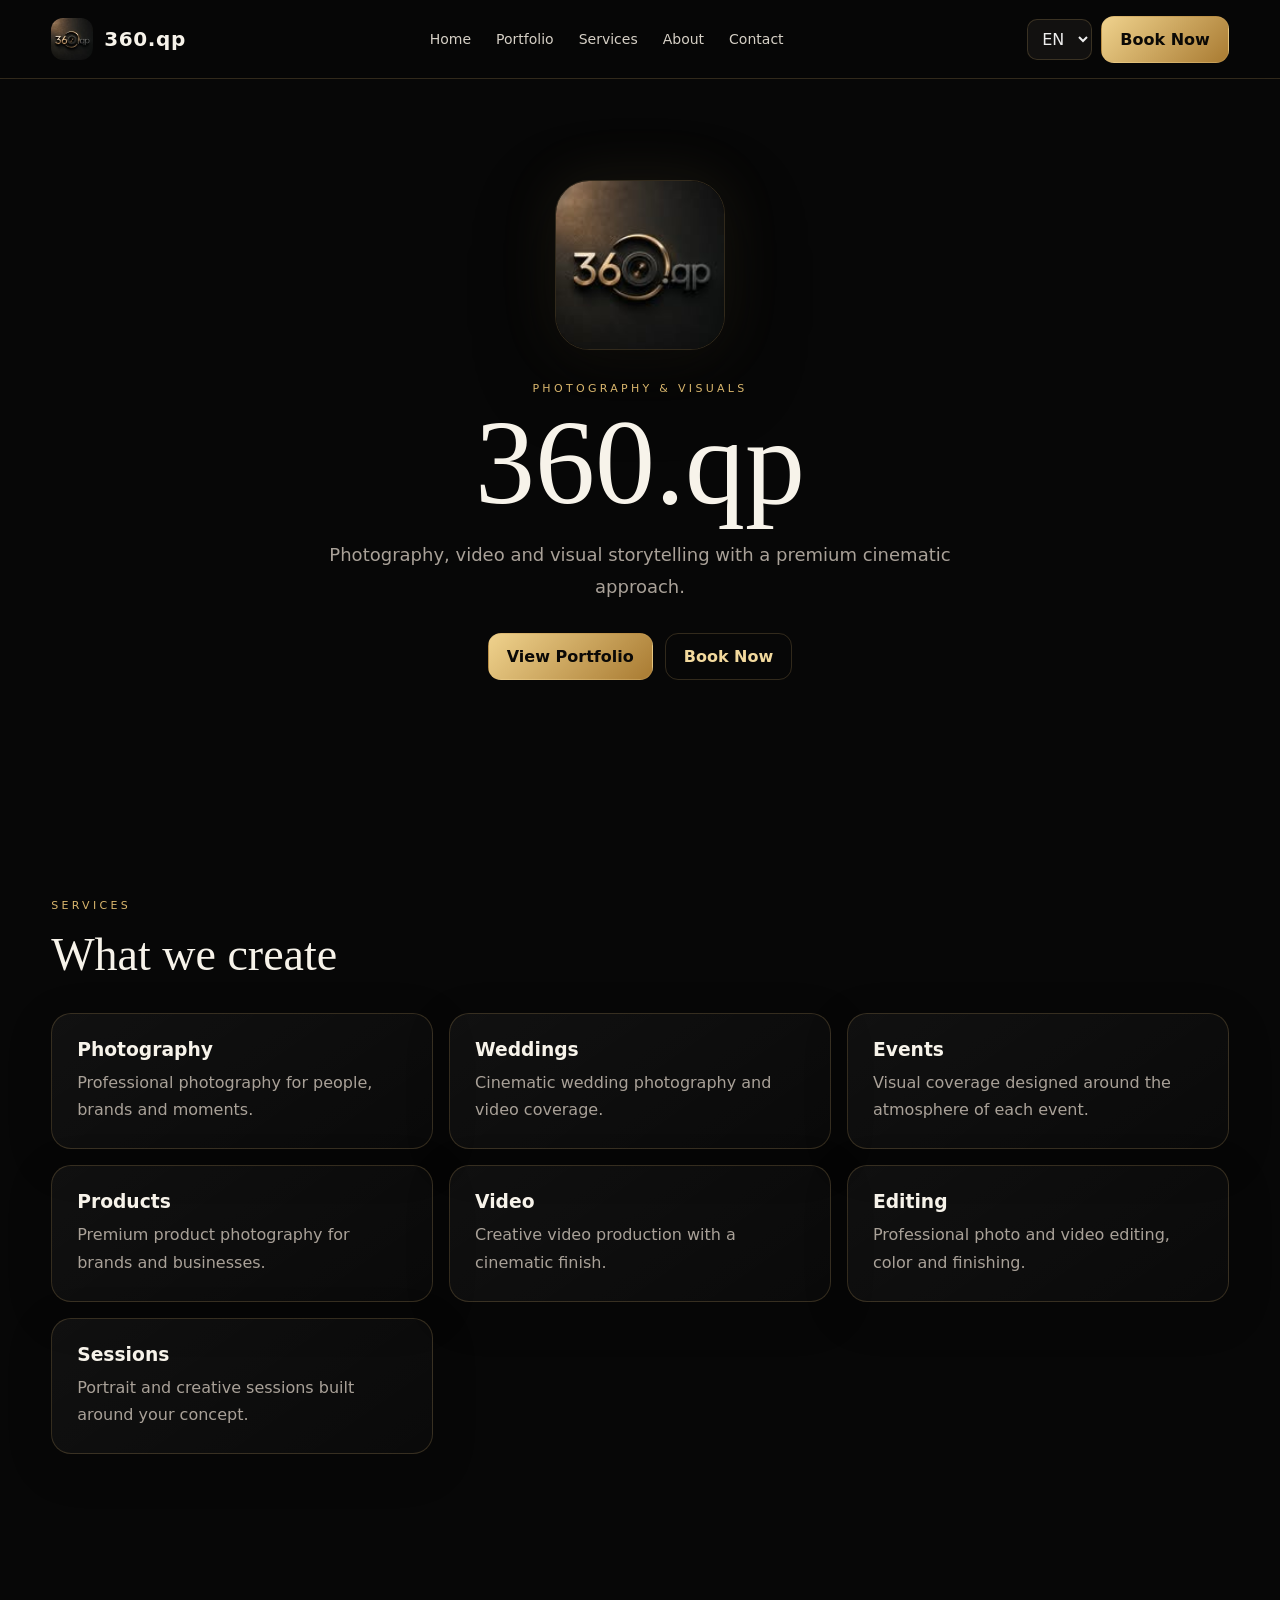
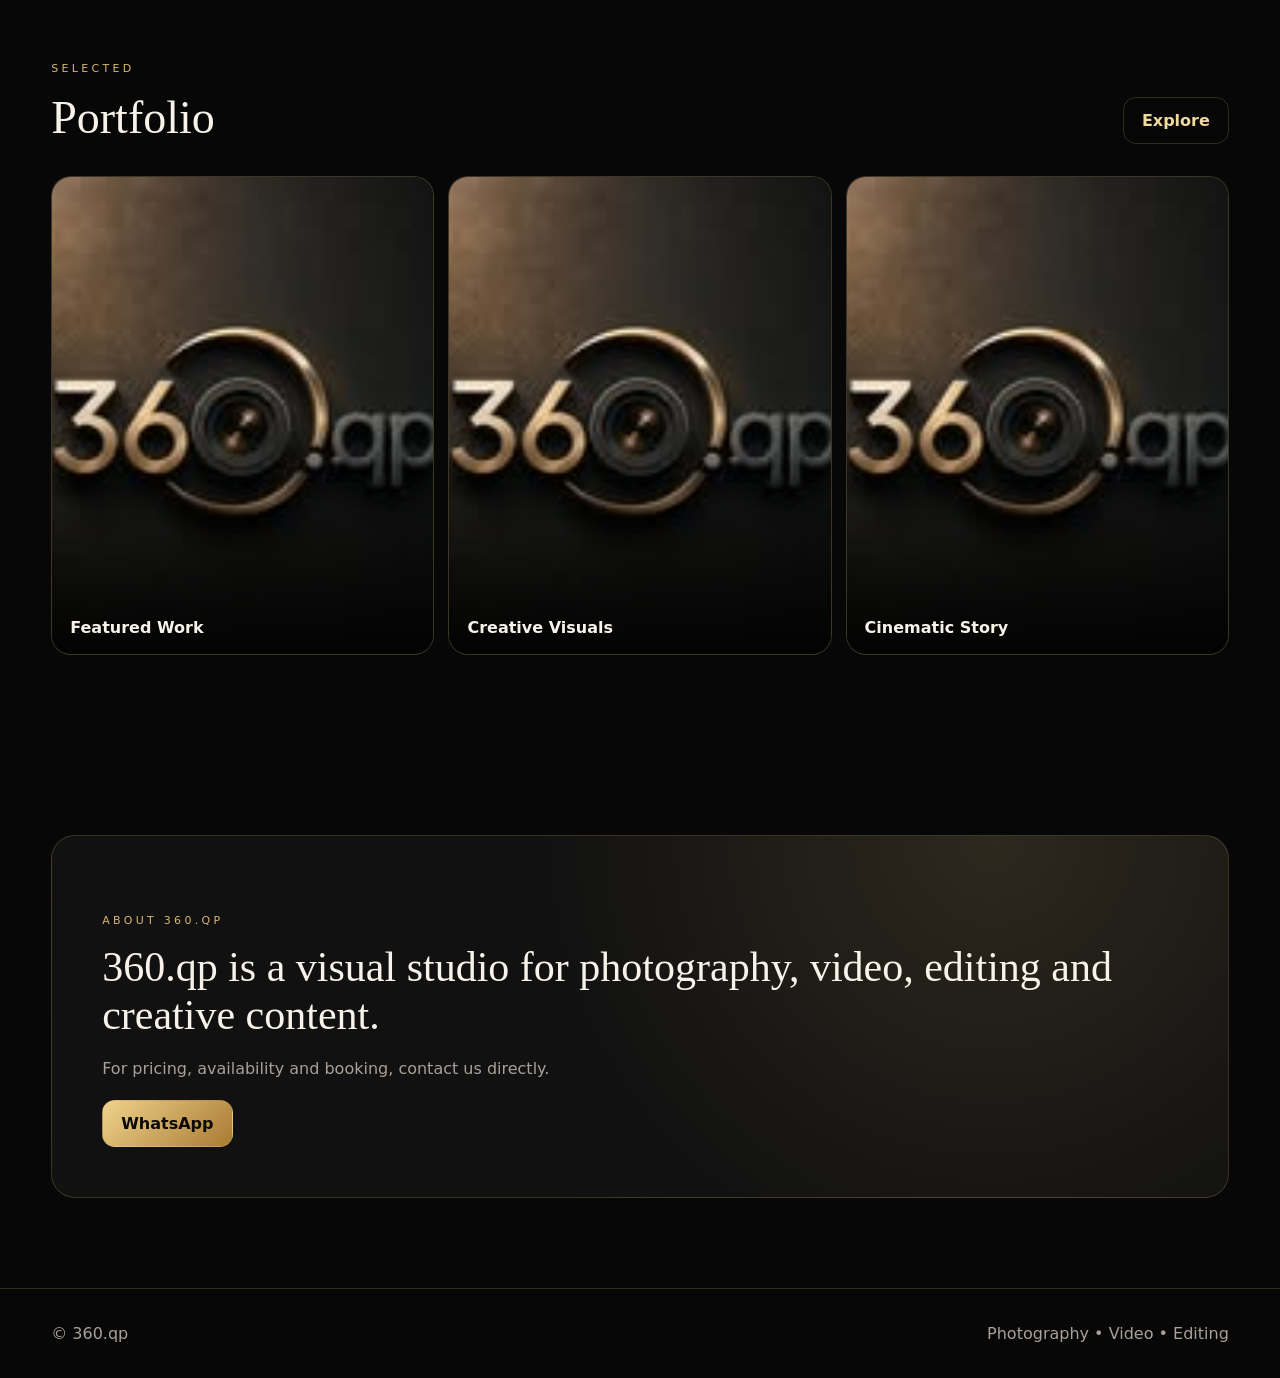
==== 360qp_website_v2/index.html @ 261f449c "Add files via upload" ====
<!doctype html><html lang="en"><head><meta charset="utf-8"><meta name="viewport" content="width=device-width,initial-scale=1"><title>360.qp</title><link rel="stylesheet" href="assets/style.css"></head><body><header class="site-header"><div class="container nav"><a class="brand" href="index.html"><img src="assets/logo.jpg"><span>360.qp</span></a><nav class="navlinks"><a href="index.html" data-i18n="home">Home</a><a href="portfolio.html" data-i18n="portfolio">Portfolio</a><a href="services.html" data-i18n="services">Services</a><a href="about.html" data-i18n="about">About</a><a href="contact.html" data-i18n="contact">Contact</a></nav><div class="navtools"><select id="lang" class="lang"><option value="en">EN</option><option value="ar">AR</option><option value="ku">KU</option></select><button class="btn" data-wa data-i18n="book">Book Now</button></div></div></header><main><section class="hero"><div class="container"><img class="hero-logo" src="assets/logo.jpg"><div class="eyebrow">Photography & Visuals</div><h1>360.qp</h1><p id="heroText"></p><div class="hero-actions"><a class="btn" href="portfolio.html" data-i18n="view">View Portfolio</a><button class="btn alt" data-wa data-i18n="book">Book Now</button></div></div></section><section class="section"><div class="container"><div class="head"><div><div class="eyebrow">Services</div><h2 class="title">What we create</h2></div></div><div id="serviceGrid" class="grid"></div></div></section><section class="section"><div class="container"><div class="head"><div><div class="eyebrow">Selected</div><h2 class="title">Portfolio</h2></div><a class="btn alt" href="portfolio.html">Explore</a></div><div id="portfolioGrid" class="portfolio"></div></div></section><section class="section"><div class="container banner"><div class="eyebrow">About 360.qp</div><h2 id="aboutText" class="title"></h2><p>For pricing, availability and booking, contact us directly.</p><button class="btn" data-wa>WhatsApp</button></div></section></main><footer class="footer"><div class="container footer-in"><span>© 360.qp</span><span>Photography • Video • Editing</span></div></footer><script src="assets/app.js"></script></body></html>
---- 360qp_website_v2/assets/style.css ----
:root{--bg:#070707;--card:#11100f;--card2:#171513;--gold:#d9b66d;--gold2:#f2d99d;--text:#f7f3ea;--muted:#a9a198;--line:rgba(217,182,109,.2);--shadow:0 25px 80px rgba(0,0,0,.45)}*{box-sizing:border-box}html{scroll-behavior:smooth}body{margin:0;background:radial-gradient(800px 400px at 75% -10%,rgba(217,182,109,.13),transparent 65%),var(--bg);color:var(--text);font-family:Inter,system-ui,-apple-system,BlinkMacSystemFont,"Segoe UI",sans-serif}a{text-decoration:none;color:inherit}button,input,textarea,select{font:inherit}.container{width:min(1180px,92%);margin:auto}.nav{height:78px;display:flex;align-items:center;justify-content:space-between;gap:20px}.site-header{position:sticky;top:0;z-index:20;background:rgba(7,7,7,.82);backdrop-filter:blur(16px);border-bottom:1px solid var(--line)}.brand{display:flex;align-items:center;gap:11px;font-weight:800;letter-spacing:.04em}.brand img{width:42px;height:42px;border-radius:12px;object-fit:cover}.brand span{font-size:20px}.navlinks{display:flex;gap:25px}.navlinks a{font-size:14px;color:#d6d0c6;transition:.2s}.navlinks a:hover{color:var(--gold2)}.navtools{display:flex;gap:9px;align-items:center}.lang{background:#121110;color:#eee;border:1px solid var(--line);border-radius:10px;padding:9px 10px}.btn{display:inline-flex;align-items:center;justify-content:center;gap:8px;border:1px solid var(--line);border-radius:13px;padding:13px 18px;background:linear-gradient(135deg,#efd28d,#a97b32);color:#0b0906;font-weight:800;cursor:pointer;transition:.25s}.btn:hover{transform:translateY(-2px);box-shadow:0 10px 30px rgba(217,182,109,.16)}.btn.alt{background:transparent;color:var(--gold2)}.hero{min-height:78vh;display:grid;place-items:center;text-align:center;padding:80px 0}.hero-logo{width:170px;height:170px;object-fit:cover;border-radius:34px;border:1px solid var(--line);box-shadow:var(--shadow),0 0 60px rgba(217,182,109,.1)}.eyebrow{color:var(--gold);font-size:11px;letter-spacing:.3em;text-transform:uppercase;margin:28px 0 16px}.hero h1,.title{font-family:Georgia,serif;font-weight:500}.hero h1{font-size:clamp(58px,10vw,120px);line-height:.86;margin:0 0 25px}.hero p{max-width:700px;margin:0 auto 30px;color:var(--muted);font-size:18px;line-height:1.8}.hero-actions{display:flex;justify-content:center;gap:12px;flex-wrap:wrap}.section{padding:90px 0}.head{display:flex;align-items:end;justify-content:space-between;gap:25px;margin-bottom:32px}.head h2{margin:0;font:500 46px Georgia,serif}.head p{max-width:520px;color:var(--muted);line-height:1.8}.grid{display:grid;grid-template-columns:repeat(3,1fr);gap:16px}.card{background:linear-gradient(145deg,rgba(255,255,255,.045),rgba(255,255,255,.015));border:1px solid var(--line);border-radius:20px;padding:25px;box-shadow:0 12px 45px rgba(0,0,0,.2);transition:.25s}.card:hover{transform:translateY(-5px);border-color:rgba(217,182,109,.5)}.card h3{margin:0 0 9px}.card p{margin:0;color:var(--muted);line-height:1.7}.portfolio{display:grid;grid-template-columns:repeat(12,1fr);gap:14px}.work{grid-column:span 4;aspect-ratio:4/5;border-radius:20px;overflow:hidden;border:1px solid var(--line);position:relative;background:#151515}.work img{width:100%;height:100%;object-fit:cover;transition:.5s}.work:hover img{transform:scale(1.07)}.work:after{content:"";position:absolute;inset:0;background:linear-gradient(transparent 55%,rgba(0,0,0,.85))}.work .caption{position:absolute;left:18px;right:18px;bottom:17px;z-index:1}.price{display:block;margin-top:18px;font:30px Georgia,serif;color:var(--gold2)}.price small{font:12px system-ui;color:var(--muted)}.banner{padding:50px;border-radius:24px;border:1px solid var(--line);background:radial-gradient(circle at 80% 0%,rgba(217,182,109,.14),transparent 45%),#111}.banner h2{font:500 42px Georgia,serif;margin:0 0 12px}.banner p{color:var(--muted);line-height:1.8}.form{display:grid;gap:14px;max-width:760px}.field{display:grid;gap:7px}.field label{font-size:13px;color:var(--muted)}input,textarea{width:100%;background:#0e0e0e;border:1px solid var(--line);color:#fff;border-radius:12px;padding:13px}textarea{min-height:130px;resize:vertical}.footer{border-top:1px solid var(--line);padding:35px 0;color:var(--muted)}.footer-in{display:flex;justify-content:space-between;gap:20px;flex-wrap:wrap}.admin{min-height:100vh;padding:45px 0}.admin-layout{display:grid;grid-template-columns:230px 1fr;gap:18px}.side{height:max-content;position:sticky;top:95px}.side button{display:block;width:100%;text-align:left;background:#101010;color:#ddd;border:1px solid var(--line);padding:12px;border-radius:11px;margin-bottom:8px;cursor:pointer}.side button.active{color:var(--gold2);background:rgba(217,182,109,.1)}.tab{display:none}.tab.active{display:block}.notice{padding:13px 15px;border:1px solid var(--line);border-radius:12px;color:var(--muted);margin-bottom:18px}.toast{display:none;position:fixed;right:20px;bottom:20px;background:#171717;border:1px solid var(--line);padding:13px 17px;border-radius:12px;z-index:99}.fade{opacity:0;transform:translateY(18px);transition:.7s}.fade.show{opacity:1;transform:none}@media(max-width:850px){.navlinks{display:none}.grid{grid-template-columns:1fr}.admin-layout{grid-template-columns:1fr}.side{position:static}.portfolio .work{grid-column:span 6}}@media(max-width:520px){.portfolio .work{grid-column:span 12}.navtools .btn{display:none}.head{display:block}.head p{margin-top:15px}.hero{min-height:70vh}.section{padding:70px 0}}
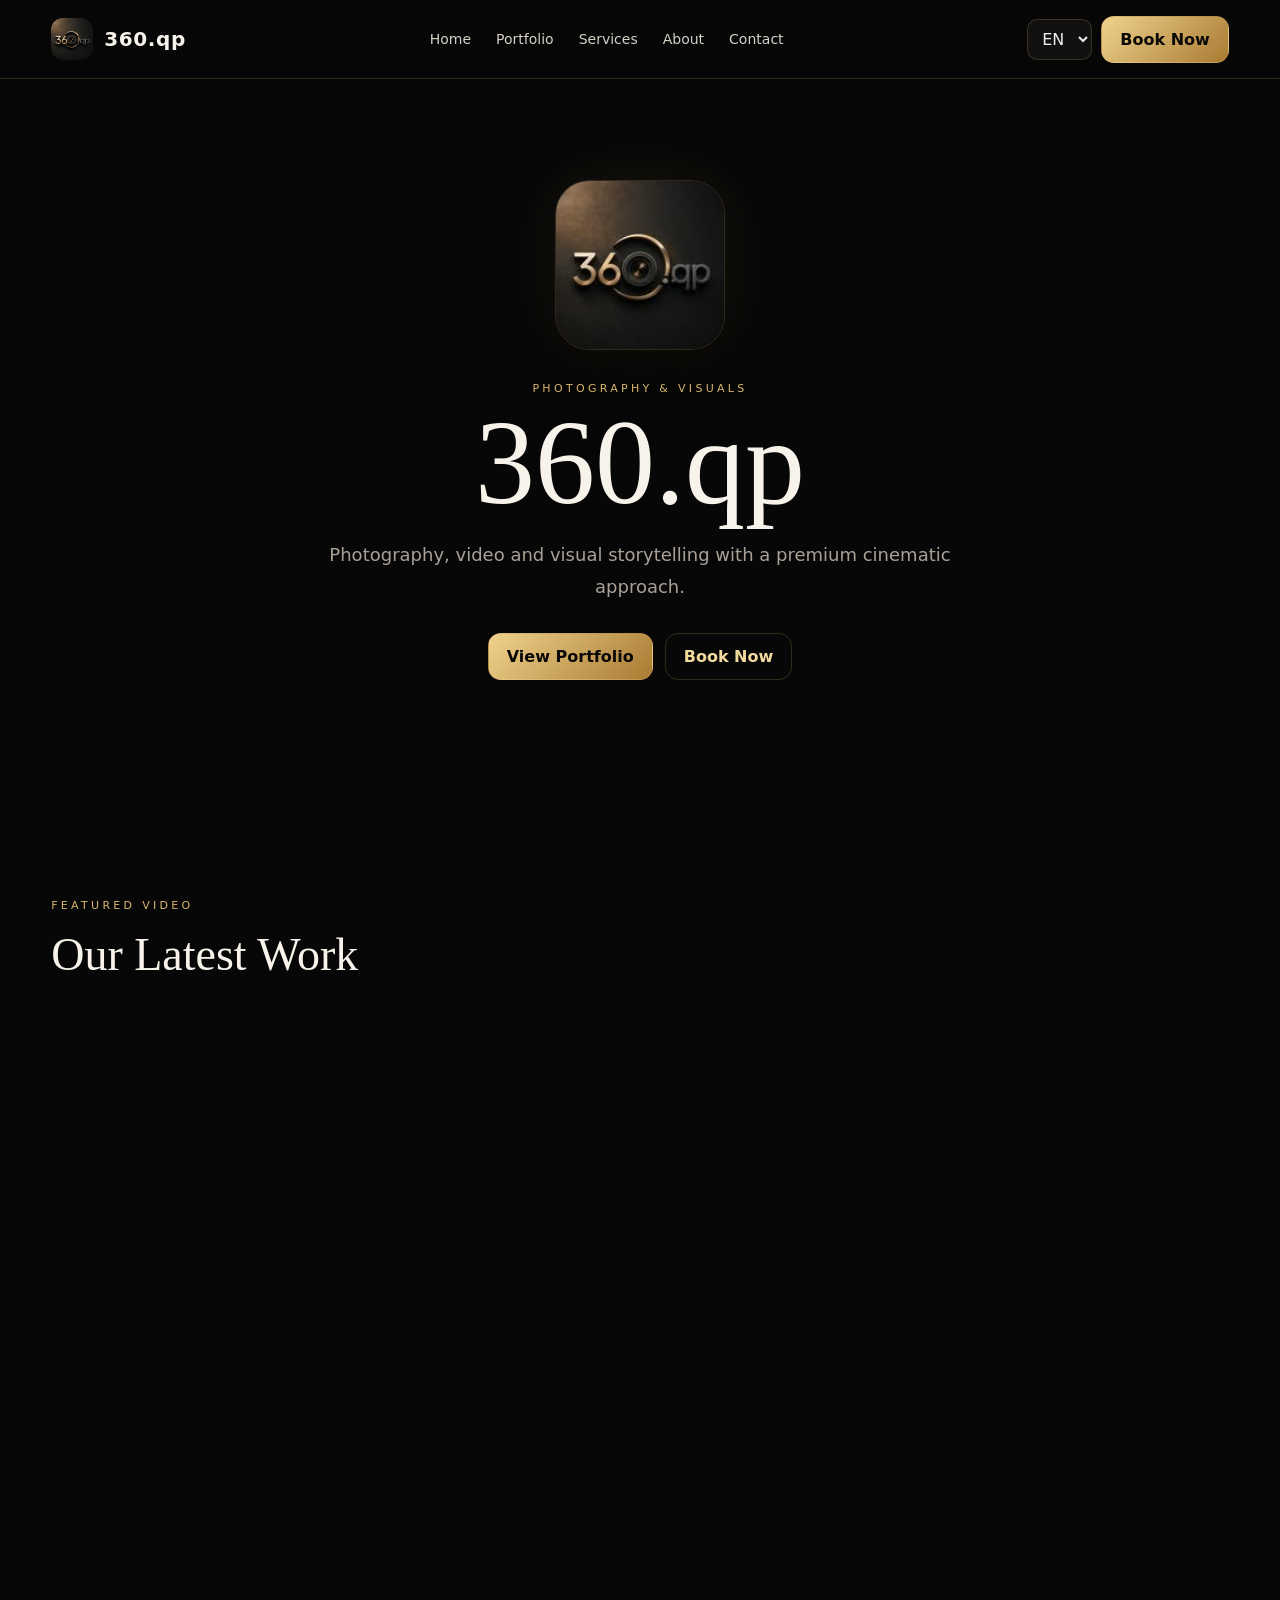
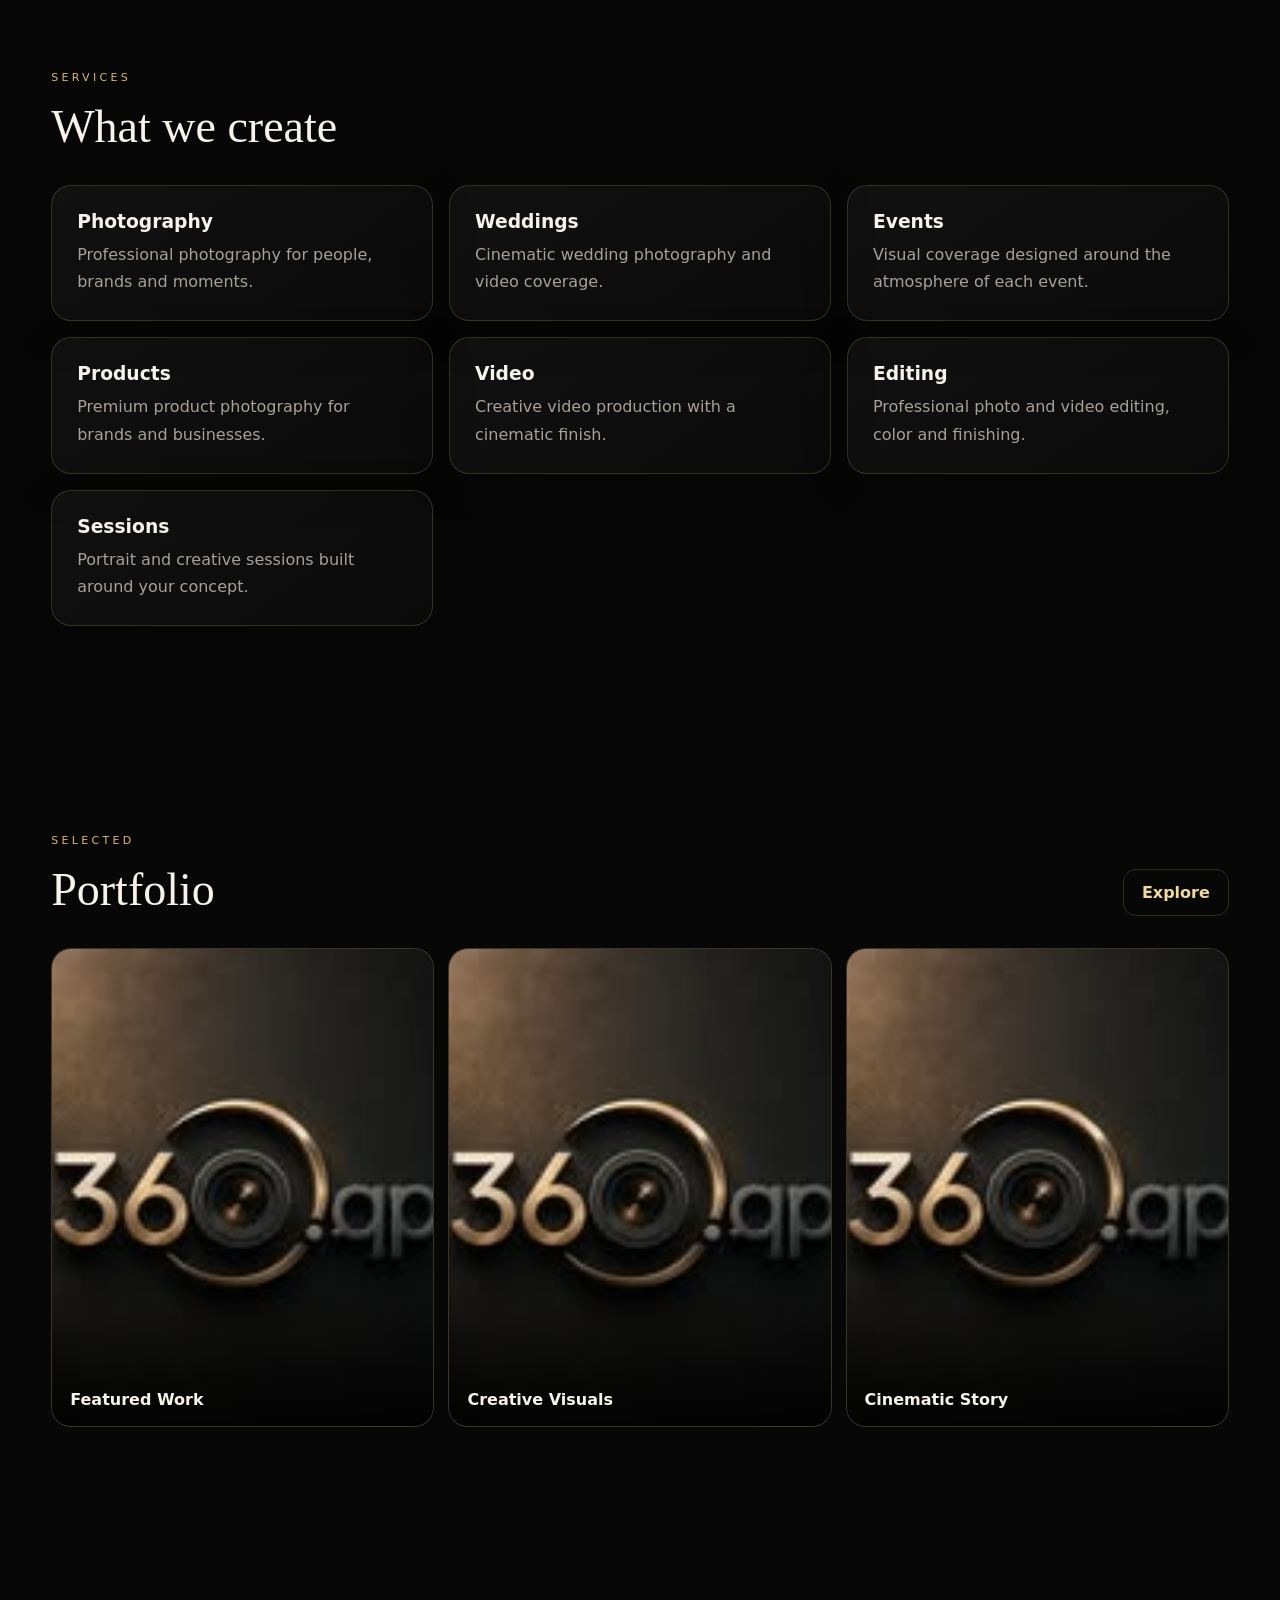
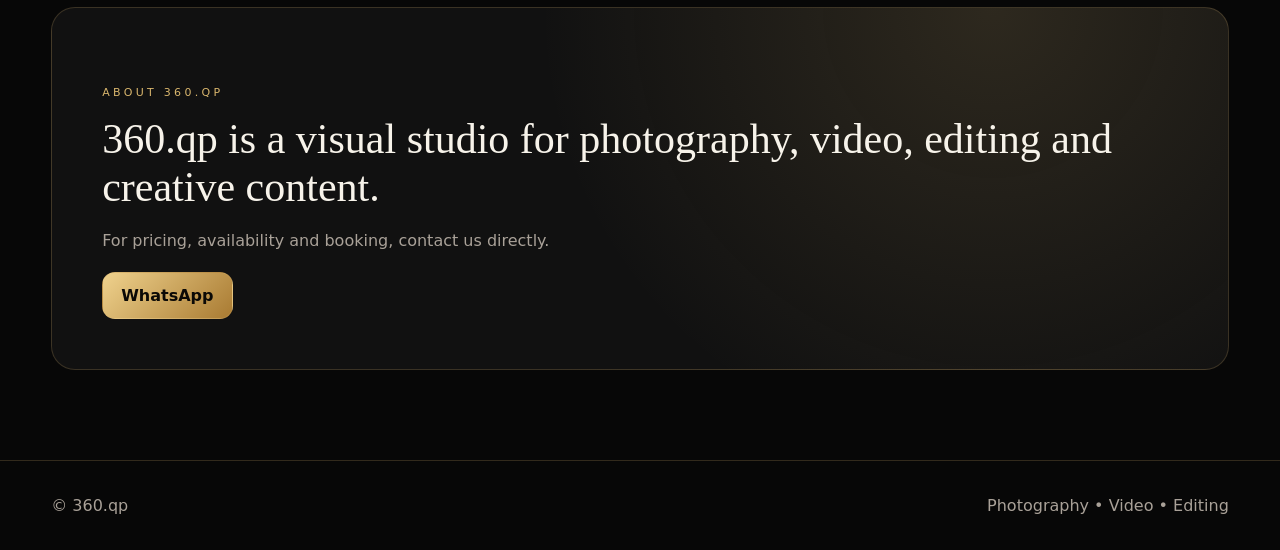
==== commit bebdd2df: "Update index.html" ====
--- a/360qp_website_v2/index.html
+++ b/360qp_website_v2/index.html
@@ -1 +1,193 @@
-<!doctype html><html lang="en"><head><meta charset="utf-8"><meta name="viewport" content="width=device-width,initial-scale=1"><title>360.qp</title><link rel="stylesheet" href="assets/style.css"></head><body><header class="site-header"><div class="container nav"><a class="brand" href="index.html"><img src="assets/logo.jpg"><span>360.qp</span></a><nav class="navlinks"><a href="index.html" data-i18n="home">Home</a><a href="portfolio.html" data-i18n="portfolio">Portfolio</a><a href="services.html" data-i18n="services">Services</a><a href="about.html" data-i18n="about">About</a><a href="contact.html" data-i18n="contact">Contact</a></nav><div class="navtools"><select id="lang" class="lang"><option value="en">EN</option><option value="ar">AR</option><option value="ku">KU</option></select><button class="btn" data-wa data-i18n="book">Book Now</button></div></div></header><main><section class="hero"><div class="container"><img class="hero-logo" src="assets/logo.jpg"><div class="eyebrow">Photography & Visuals</div><h1>360.qp</h1><p id="heroText"></p><div class="hero-actions"><a class="btn" href="portfolio.html" data-i18n="view">View Portfolio</a><button class="btn alt" data-wa data-i18n="book">Book Now</button></div></div></section><section class="section"><div class="container"><div class="head"><div><div class="eyebrow">Services</div><h2 class="title">What we create</h2></div></div><div id="serviceGrid" class="grid"></div></div></section><section class="section"><div class="container"><div class="head"><div><div class="eyebrow">Selected</div><h2 class="title">Portfolio</h2></div><a class="btn alt" href="portfolio.html">Explore</a></div><div id="portfolioGrid" class="portfolio"></div></div></section><section class="section"><div class="container banner"><div class="eyebrow">About 360.qp</div><h2 id="aboutText" class="title"></h2><p>For pricing, availability and booking, contact us directly.</p><button class="btn" data-wa>WhatsApp</button></div></section></main><footer class="footer"><div class="container footer-in"><span>© 360.qp</span><span>Photography • Video • Editing</span></div></footer><script src="assets/app.js"></script></body></html>
+<!doctype html>
+<html lang="en">
+<head>
+  <meta charset="utf-8">
+  <meta name="viewport" content="width=device-width,initial-scale=1">
+  <title>360.qp</title>
+  <link rel="stylesheet" href="assets/style.css">
+
+  <style>
+    .featured-video {
+      width: 100%;
+      max-width: 900px;
+      display: block;
+      margin: 0 auto;
+      border-radius: 16px;
+      overflow: hidden;
+    }
+  </style>
+</head>
+
+<body>
+
+<header class="site-header">
+  <div class="container nav">
+
+    <a class="brand" href="index.html">
+      <img src="assets/logo.jpg">
+      <span>360.qp</span>
+    </a>
+
+    <nav class="navlinks">
+      <a href="index.html" data-i18n="home">Home</a>
+      <a href="portfolio.html" data-i18n="portfolio">Portfolio</a>
+      <a href="services.html" data-i18n="services">Services</a>
+      <a href="about.html" data-i18n="about">About</a>
+      <a href="contact.html" data-i18n="contact">Contact</a>
+    </nav>
+
+    <div class="navtools">
+      <select id="lang" class="lang">
+        <option value="en">EN</option>
+        <option value="ar">AR</option>
+        <option value="ku">KU</option>
+      </select>
+
+      <button class="btn" data-wa data-i18n="book">
+        Book Now
+      </button>
+    </div>
+
+  </div>
+</header>
+
+<main>
+
+  <!-- HERO -->
+  <section class="hero">
+    <div class="container">
+
+      <img class="hero-logo" src="assets/logo.jpg">
+
+      <div class="eyebrow">
+        Photography & Visuals
+      </div>
+
+      <h1>360.qp</h1>
+
+      <p id="heroText"></p>
+
+      <div class="hero-actions">
+        <a class="btn" href="portfolio.html" data-i18n="view">
+          View Portfolio
+        </a>
+
+        <button class="btn alt" data-wa data-i18n="book">
+          Book Now
+        </button>
+      </div>
+
+    </div>
+  </section>
+
+
+  <!-- FEATURED VIDEO -->
+  <section class="section">
+    <div class="container">
+
+      <div class="head">
+        <div>
+          <div class="eyebrow">Featured Video</div>
+          <h2 class="title">Our Latest Work</h2>
+        </div>
+      </div>
+
+      <video
+        class="featured-video"
+        autoplay
+        muted
+        loop
+        playsinline
+      >
+        <source
+          src="assets/videos/1000144109.mp4"
+          type="video/mp4"
+        >
+      </video>
+
+    </div>
+  </section>
+
+
+  <!-- SERVICES -->
+  <section class="section">
+    <div class="container">
+
+      <div class="head">
+        <div>
+          <div class="eyebrow">Services</div>
+          <h2 class="title">What we create</h2>
+        </div>
+      </div>
+
+      <div id="serviceGrid" class="grid"></div>
+
+    </div>
+  </section>
+
+
+  <!-- PORTFOLIO -->
+  <section class="section">
+    <div class="container">
+
+      <div class="head">
+
+        <div>
+          <div class="eyebrow">Selected</div>
+          <h2 class="title">Portfolio</h2>
+        </div>
+
+        <a class="btn alt" href="portfolio.html">
+          Explore
+        </a>
+
+      </div>
+
+      <div id="portfolioGrid" class="portfolio"></div>
+
+    </div>
+  </section>
+
+
+  <!-- ABOUT -->
+  <section class="section">
+    <div class="container banner">
+
+      <div class="eyebrow">
+        About 360.qp
+      </div>
+
+      <h2 id="aboutText" class="title"></h2>
+
+      <p>
+        For pricing, availability and booking, contact us directly.
+      </p>
+
+      <button class="btn" data-wa>
+        WhatsApp
+      </button>
+
+    </div>
+  </section>
+
+</main>
+
+
+<footer class="footer">
+
+  <div class="container footer-in">
+
+    <span>© 360.qp</span>
+
+    <span>
+      Photography • Video • Editing
+    </span>
+
+  </div>
+
+</footer>
+
+<script src="assets/app.js"></script>
+
+</body>
+</html>
